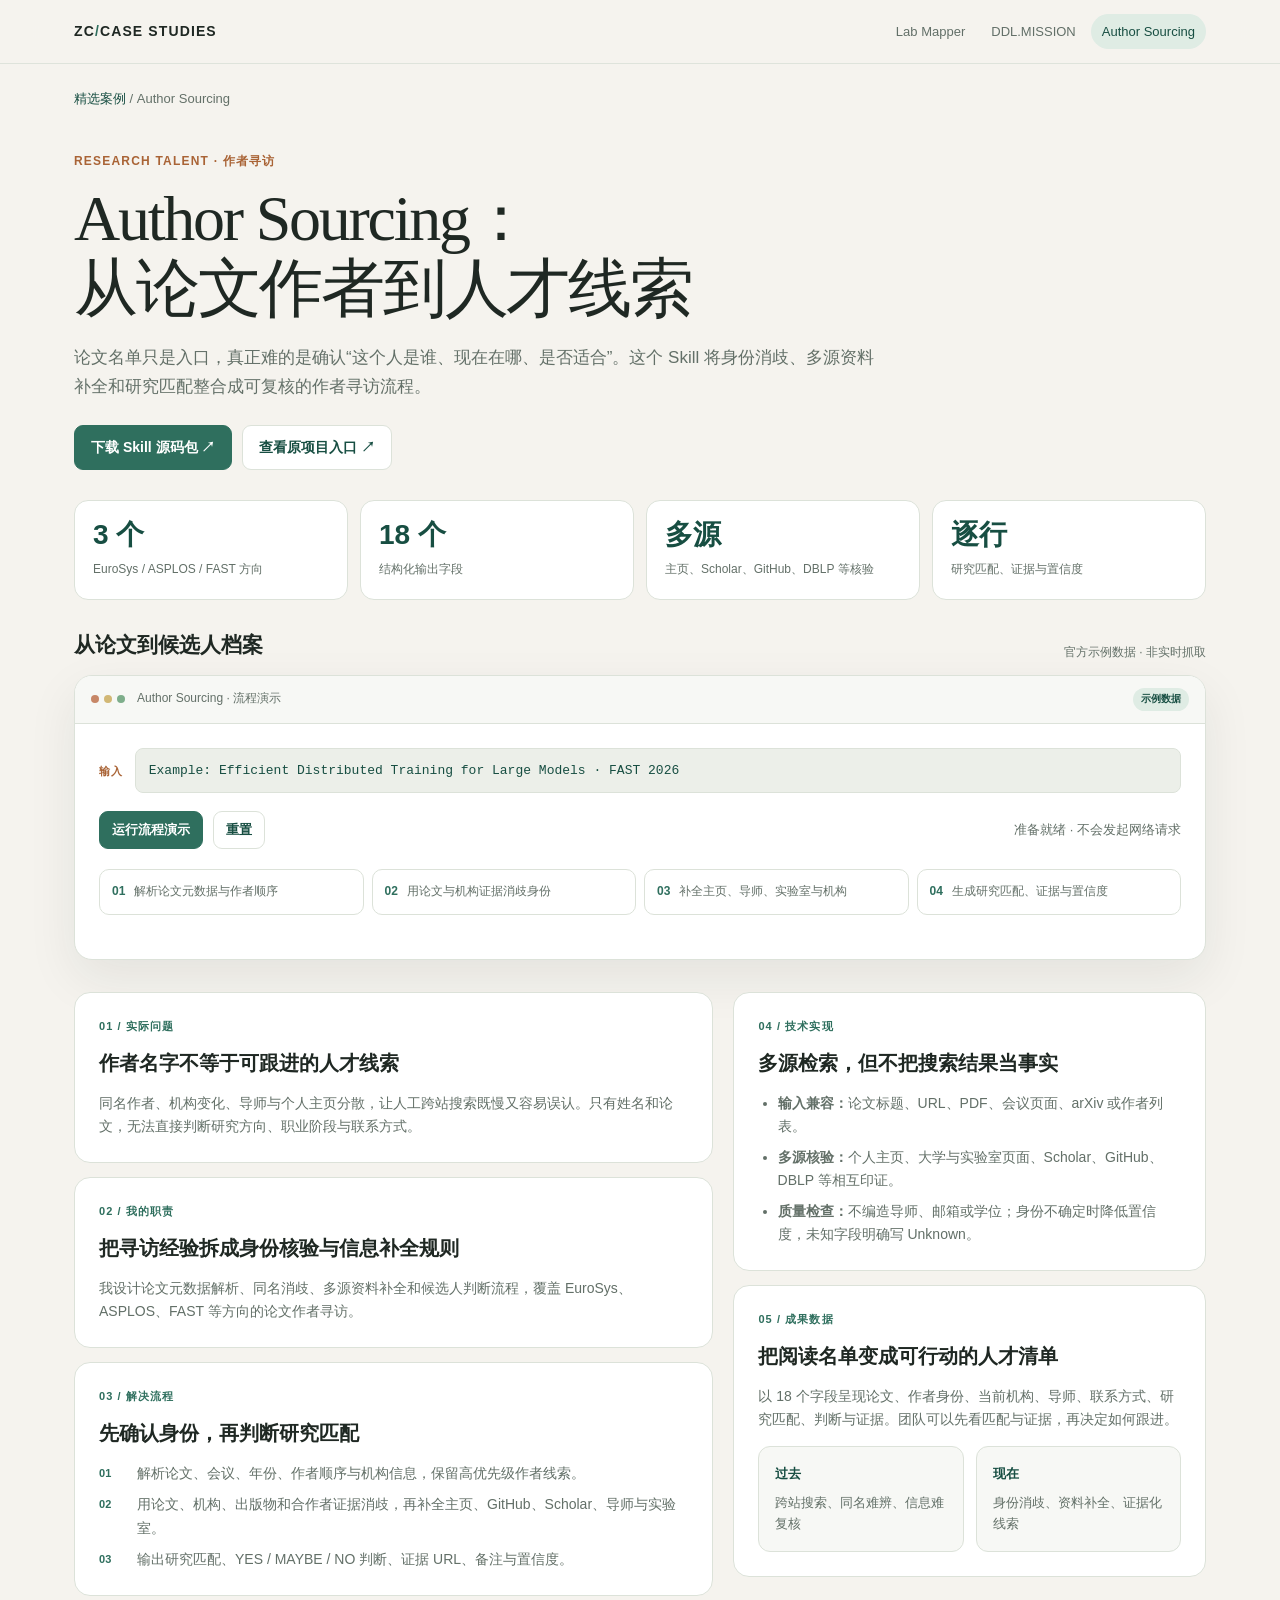
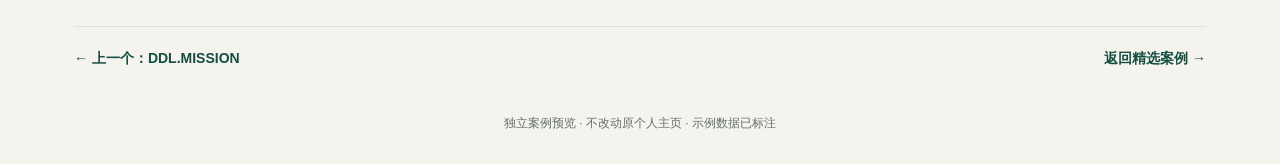
==== author-sourcing.html @ 99058cd1 "Add interactive project case studies" ====
<!doctype html>
<html lang="zh-CN">
  <head>
    <meta charset="utf-8" />
    <meta name="viewport" content="width=device-width, initial-scale=1" />
    <meta name="description" content="Author Sourcing 项目案例：从论文作者到经身份核验、证据补全的人才线索。" />
    <title>Author Sourcing · 项目案例</title>
    <link rel="stylesheet" href="styles.css" />
  </head>
  <body>
    <a class="skip-link" href="#main">跳到正文</a>
    <header class="site-header">
      <div class="header-inner">
        <a class="brand" href="index.html">ZC<span>/</span>CASE STUDIES</a>
        <nav class="site-nav" aria-label="案例导航">
          <a href="lab-mapper.html">Lab Mapper</a>
          <a href="ddl-mission.html">DDL.MISSION</a>
          <a href="author-sourcing.html" aria-current="page">Author Sourcing</a>
        </nav>
      </div>
    </header>

    <main id="main" class="section-shell">
      <div class="breadcrumb"><a href="index.html">精选案例</a> / Author Sourcing</div>
      <section class="case-hero">
        <p class="case-kicker">Research Talent · 作者寻访</p>
        <h1>Author Sourcing：<br />从论文作者到人才线索</h1>
        <p class="case-summary">论文名单只是入口，真正难的是确认“这个人是谁、现在在哪、是否适合”。这个 Skill 将身份消歧、多源资料补全和研究匹配整合成可复核的作者寻访流程。</p>
        <div class="case-actions">
          <a class="button button-primary" href="https://zc-ruc.github.io/-/assets/skills/author-sourcing-skill.zip" target="_blank" rel="noreferrer">下载 Skill 源码包 ↗</a>
          <a class="button" href="https://zc-ruc.github.io/-/#projects" target="_blank" rel="noreferrer">查看原项目入口 ↗</a>
        </div>
      </section>

      <section class="metric-strip" aria-label="项目成果概览">
        <div class="metric"><strong>3 个</strong><span>EuroSys / ASPLOS / FAST 方向</span></div>
        <div class="metric"><strong>18 个</strong><span>结构化输出字段</span></div>
        <div class="metric"><strong>多源</strong><span>主页、Scholar、GitHub、DBLP 等核验</span></div>
        <div class="metric"><strong>逐行</strong><span>研究匹配、证据与置信度</span></div>
      </section>

      <section class="showcase" aria-labelledby="demo-title">
        <div class="showcase-heading">
          <h2 id="demo-title">从论文到候选人档案</h2>
          <p>官方示例数据 · 非实时抓取</p>
        </div>
        <div class="browser" data-demo="author">
          <div class="browser-bar">
            <span class="window-dots" aria-hidden="true"><i></i><i></i><i></i></span>
            <span class="browser-title">Author Sourcing · 流程演示</span>
            <span class="demo-badge">示例数据</span>
          </div>
          <div class="demo-body">
            <div class="demo-input">
              <span class="demo-input-label">输入</span>
              <code>Example: Efficient Distributed Training for Large Models · FAST 2026</code>
            </div>
            <div class="demo-controls">
              <button class="button button-primary button-small" type="button" data-demo-run>运行流程演示</button>
              <button class="button button-small" type="button" data-demo-reset>重置</button>
              <span class="demo-status" data-demo-status aria-live="polite"></span>
            </div>
            <ol class="demo-steps">
              <li data-demo-step data-status="正在解析论文标题、会议、年份与作者顺序">解析论文元数据与作者顺序</li>
              <li data-demo-step data-status="正在用论文与机构证据消歧作者身份">用论文与机构证据消歧身份</li>
              <li data-demo-step data-status="正在补全主页、导师、实验室和当前机构">补全主页、导师、实验室与机构</li>
              <li data-demo-step data-status="正在生成研究匹配、证据 URL 与置信度">生成研究匹配、证据与置信度</li>
            </ol>
            <div class="demo-output" data-demo-output hidden>
              <div class="output-heading">
                <h3>候选人线索输出</h3>
                <span class="badge">1 条官方示例</span>
              </div>
              <div class="table-scroll">
                <table class="output-table">
                  <thead><tr><th>作者</th><th>位置</th><th>当前身份</th><th>导师 / 实验室</th><th>研究匹配</th><th>判断</th><th>置信度</th></tr></thead>
                  <tbody><tr><td>Alex Chen</td><td>第 1 作者</td><td>Example University · PhD student</td><td>Prof. Jane Doe · Example Systems Lab</td><td>ML systems; distributed training</td><td><span class="badge">YES</span></td><td><span class="badge">high</span></td></tr></tbody>
                </table>
              </div>
              <p class="output-note">证据：example.edu/alex。此示例与 Skill 包中的 example-output.csv 一致，并非真实作者或候选人。</p>
            </div>
          </div>
        </div>
      </section>

      <div class="story-grid">
        <div class="story-stack">
          <article class="story-block">
            <span class="story-index">01 / 实际问题</span>
            <h2>作者名字不等于可跟进的人才线索</h2>
            <p>同名作者、机构变化、导师与个人主页分散，让人工跨站搜索既慢又容易误认。只有姓名和论文，无法直接判断研究方向、职业阶段与联系方式。</p>
          </article>
          <article class="story-block">
            <span class="story-index">02 / 我的职责</span>
            <h2>把寻访经验拆成身份核验与信息补全规则</h2>
            <p>我设计论文元数据解析、同名消歧、多源资料补全和候选人判断流程，覆盖 EuroSys、ASPLOS、FAST 等方向的论文作者寻访。</p>
          </article>
          <article class="story-block">
            <span class="story-index">03 / 解决流程</span>
            <h2>先确认身份，再判断研究匹配</h2>
            <ul class="flow-list">
              <li>解析论文、会议、年份、作者顺序与机构信息，保留高优先级作者线索。</li>
              <li>用论文、机构、出版物和合作者证据消歧，再补全主页、GitHub、Scholar、导师与实验室。</li>
              <li>输出研究匹配、YES / MAYBE / NO 判断、证据 URL、备注与置信度。</li>
            </ul>
          </article>
        </div>
        <aside>
          <div class="fact-panel">
            <span class="story-index">04 / 技术实现</span>
            <h2>多源检索，但不把搜索结果当事实</h2>
            <ul>
              <li><strong>输入兼容：</strong>论文标题、URL、PDF、会议页面、arXiv 或作者列表。</li>
              <li><strong>多源核验：</strong>个人主页、大学与实验室页面、Scholar、GitHub、DBLP 等相互印证。</li>
              <li><strong>质量检查：</strong>不编造导师、邮箱或学位；身份不确定时降低置信度，未知字段明确写 Unknown。</li>
            </ul>
          </div>
          <div class="fact-panel">
            <span class="story-index">05 / 成果数据</span>
            <h2>把阅读名单变成可行动的人才清单</h2>
            <p>以 18 个字段呈现论文、作者身份、当前机构、导师、联系方式、研究匹配、判断与证据。团队可以先看匹配与证据，再决定如何跟进。</p>
            <div class="before-after">
              <div class="compare-card"><strong>过去</strong><p>跨站搜索、同名难辨、信息难复核</p></div>
              <div class="compare-card"><strong>现在</strong><p>身份消歧、资料补全、证据化线索</p></div>
            </div>
          </div>
        </aside>
      </div>

      <nav class="case-footer-nav" aria-label="案例前后导航">
        <a href="ddl-mission.html">← 上一个：DDL.MISSION</a>
        <a href="index.html">返回精选案例 →</a>
      </nav>
    </main>

    <footer class="site-footer">独立案例预览 · 不改动原个人主页 · 示例数据已标注</footer>
    <script src="script.js" defer></script>
  </body>
</html>
---- styles.css ----
:root {
  --bg: #f5f3ee;
  --surface: #ffffff;
  --soft: #ecefe9;
  --text: #1f2823;
  --muted: #637068;
  --line: #dce2d9;
  --accent: #2f6f5e;
  --accent-strong: #174e42;
  --accent-soft: #dfece4;
  --warm: #a96335;
  --hero: #102a24;
  --hero-soft: #1b4b3d;
  --shadow: 0 18px 50px rgba(31, 40, 35, 0.08);
}

* { box-sizing: border-box; }
html { scroll-behavior: smooth; }
body {
  margin: 0;
  background: var(--bg);
  color: var(--text);
  font-family: ui-sans-serif, -apple-system, BlinkMacSystemFont, "Segoe UI", "PingFang SC", sans-serif;
  line-height: 1.65;
}
a { color: inherit; text-decoration: none; }
button, input { font: inherit; }
button { cursor: pointer; }
img { display: block; max-width: 100%; }
h1, h2, h3, p { margin-top: 0; }
h1, h2, h3 { text-wrap: balance; }
a:focus-visible, button:focus-visible, input:focus-visible {
  outline: 3px solid var(--accent);
  outline-offset: 4px;
}
.skip-link { position: absolute; top: -80px; left: 20px; z-index: 50; padding: 10px 14px; background: var(--text); color: #fff; }
.skip-link:focus { top: 12px; }

.site-header {
  position: sticky;
  top: 0;
  z-index: 20;
  border-bottom: 1px solid rgba(220, 226, 217, 0.9);
  background: rgba(245, 243, 238, 0.94);
  backdrop-filter: blur(16px);
}
.header-inner {
  max-width: 1180px;
  margin: 0 auto;
  padding: 14px 24px;
  display: flex;
  align-items: center;
  gap: 24px;
}
.brand {
  flex-shrink: 0;
  font-size: 14px;
  font-weight: 800;
  letter-spacing: 0.08em;
}
.brand span { color: var(--accent); }
.site-nav {
  margin-left: auto;
  display: flex;
  gap: 4px;
  overflow-x: auto;
  scrollbar-width: thin;
}
.site-nav a {
  flex-shrink: 0;
  padding: 7px 11px;
  border-radius: 999px;
  color: var(--muted);
  font-size: 13px;
  white-space: nowrap;
}
.site-nav a:hover, .site-nav a[aria-current="page"] { background: var(--accent-soft); color: var(--accent-strong); }

.hero {
  position: relative;
  max-width: 1180px;
  margin: 28px auto 0;
  padding: clamp(36px, 6vw, 68px);
  display: grid;
  grid-template-columns: minmax(0, 1.4fr) minmax(260px, 0.6fr);
  gap: 48px;
  overflow: hidden;
  border-radius: 24px;
  background: linear-gradient(135deg, var(--hero), var(--hero-soft));
  color: #f4f1e8;
  box-shadow: var(--shadow);
}
.hero::after {
  content: "";
  position: absolute;
  width: 360px;
  height: 360px;
  right: -140px;
  bottom: -190px;
  border: 1px solid rgba(255, 255, 255, 0.14);
  border-radius: 50%;
  box-shadow: 0 0 0 50px rgba(255,255,255,0.025), 0 0 0 100px rgba(255,255,255,0.02);
  pointer-events: none;
}
.hero-copy, .hero-note { position: relative; z-index: 1; }
.eyebrow {
  margin-bottom: 18px;
  color: var(--accent);
  font-size: 12px;
  font-weight: 800;
  letter-spacing: 0.13em;
  text-transform: uppercase;
}
.hero .eyebrow { color: #a9d6c1; }
.hero h1 {
  max-width: 740px;
  margin-bottom: 24px;
  font-family: Georgia, "Songti SC", serif;
  font-size: clamp(42px, 6vw, 72px);
  font-weight: 500;
  line-height: 1.08;
  letter-spacing: -0.04em;
}
.hero-lead { max-width: 650px; margin-bottom: 0; color: #d6e2da; font-size: 17px; }
.hero-note {
  align-self: end;
  padding: 24px;
  border: 1px solid rgba(255, 255, 255, 0.16);
  border-radius: 18px;
  background: rgba(255, 255, 255, 0.06);
}
.hero-note span { display: block; margin-bottom: 10px; color: #b9d8c8; font-size: 12px; font-weight: 700; }
.hero-note strong { display: block; margin-bottom: 12px; font-size: 20px; line-height: 1.35; }
.hero-note p { margin-bottom: 0; color: #d6e2da; font-size: 14px; }
.notice {
  display: inline-flex;
  align-items: center;
  gap: 8px;
  margin-bottom: 24px;
  padding: 7px 11px;
  border: 1px solid rgba(255,255,255,0.18);
  border-radius: 999px;
  color: #dce9df;
  font-size: 12px;
}
.notice::before { content: ""; width: 7px; height: 7px; border-radius: 50%; background: #8ed0af; }

.section-shell { max-width: 1180px; margin: 0 auto; padding: 0 24px; }
.section-heading { margin: 54px 0 22px; display: flex; align-items: end; justify-content: space-between; gap: 20px; }
.section-heading h2 { margin-bottom: 0; font-size: 26px; }
.section-heading p { margin-bottom: 0; color: var(--muted); font-size: 14px; }
.case-cards { display: grid; grid-template-columns: repeat(3, minmax(0, 1fr)); gap: 18px; }
.case-card {
  overflow: hidden;
  border: 1px solid var(--line);
  border-radius: 18px;
  background: var(--surface);
  box-shadow: 0 8px 26px rgba(31,40,35,0.035);
  transition: transform 180ms ease, box-shadow 180ms ease, border-color 180ms ease;
}
.case-card:hover { transform: translateY(-4px); border-color: var(--accent); box-shadow: var(--shadow); }
.card-visual { aspect-ratio: 16 / 10; overflow: hidden; background: var(--soft); }
.card-visual > img { width: 100%; height: 100%; object-fit: cover; object-position: center; }
.card-body { padding: 20px; }
.card-kicker { margin-bottom: 10px; color: var(--warm); font-size: 11px; font-weight: 800; letter-spacing: 0.08em; text-transform: uppercase; }
.card-body h3 { margin-bottom: 10px; font-size: 21px; line-height: 1.3; }
.card-body p { color: var(--muted); font-size: 14px; }
.card-metric { display: flex; align-items: baseline; gap: 8px; margin: 18px 0; }
.card-metric strong { color: var(--accent-strong); font-size: 26px; }
.card-metric span { color: var(--muted); font-size: 12px; }
.card-link { color: var(--accent-strong); font-size: 14px; font-weight: 800; }
.mini-window { padding: 16px; background: #f8faf7; }
.mini-row { display: grid; grid-template-columns: 1.1fr 1fr auto; gap: 8px; align-items: center; padding: 9px 0; border-bottom: 1px solid var(--line); font-size: 11px; }
.mini-row:last-child { border-bottom: 0; }
.mini-row span:nth-child(2) { color: var(--muted); }
.mini-label { margin-bottom: 12px; color: var(--muted); font-size: 10px; font-weight: 800; letter-spacing: 0.08em; text-transform: uppercase; }
.mini-profile { padding: 18px; }
.mini-profile-top { display: flex; justify-content: space-between; gap: 12px; margin-bottom: 16px; font-size: 12px; font-weight: 700; }
.mini-field { display: grid; grid-template-columns: 74px 1fr; gap: 8px; padding: 6px 0; font-size: 11px; }
.mini-field span:first-child { color: var(--muted); }
.badge { display: inline-flex; align-items: center; justify-content: center; padding: 3px 8px; border-radius: 999px; background: var(--accent-soft); color: var(--accent-strong); font-size: 10px; font-weight: 800; white-space: nowrap; }
.badge-warm { background: #f2e5d7; color: var(--warm); }

.breadcrumb { padding-top: 24px; color: var(--muted); font-size: 13px; }
.breadcrumb a { color: var(--accent-strong); }
.case-hero { padding: 42px 0 30px; }
.case-kicker { margin-bottom: 12px; color: var(--warm); font-size: 12px; font-weight: 800; letter-spacing: 0.1em; text-transform: uppercase; }
.case-hero h1 { max-width: 930px; margin-bottom: 20px; font-family: Georgia, "Songti SC", serif; font-size: clamp(38px, 5.5vw, 64px); font-weight: 500; line-height: 1.1; letter-spacing: -0.035em; }
.case-summary { max-width: 800px; margin-bottom: 0; color: var(--muted); font-size: 17px; }
.case-actions { display: flex; flex-wrap: wrap; gap: 10px; margin-top: 24px; }
.button {
  display: inline-flex;
  align-items: center;
  justify-content: center;
  gap: 8px;
  min-height: 42px;
  padding: 10px 16px;
  border: 1px solid var(--line);
  border-radius: 9px;
  background: var(--surface);
  color: var(--accent-strong);
  font-size: 14px;
  font-weight: 750;
}
.button:hover { border-color: var(--accent); background: var(--accent-soft); }
.button-primary { border-color: var(--accent); background: var(--accent); color: #fff; }
.button-primary:hover { background: var(--accent-strong); color: #fff; }
.button-small { min-height: 36px; padding: 7px 12px; font-size: 13px; }
.button:disabled { cursor: wait; opacity: 0.65; }

.metric-strip { display: grid; grid-template-columns: repeat(4, minmax(0, 1fr)); gap: 12px; }
.metric { padding: 18px; border: 1px solid var(--line); border-radius: 14px; background: var(--surface); }
.metric strong { display: block; margin-bottom: 4px; color: var(--accent-strong); font-size: 28px; line-height: 1.15; }
.metric span { color: var(--muted); font-size: 12px; }

.showcase { margin-top: 28px; }
.showcase-heading { display: flex; align-items: end; justify-content: space-between; gap: 16px; margin-bottom: 12px; }
.showcase-heading h2 { margin-bottom: 0; font-size: 21px; }
.showcase-heading p { margin-bottom: 0; color: var(--muted); font-size: 12px; text-align: right; }
.browser { overflow: hidden; border: 1px solid var(--line); border-radius: 18px; background: var(--surface); box-shadow: var(--shadow); }
.browser-bar { display: flex; align-items: center; gap: 12px; min-height: 48px; padding: 10px 16px; border-bottom: 1px solid var(--line); background: #f7f8f5; }
.window-dots { display: flex; gap: 5px; }
.window-dots i { width: 8px; height: 8px; border-radius: 50%; background: var(--line); }
.window-dots i:first-child { background: #c78767; }
.window-dots i:nth-child(2) { background: #d2b875; }
.window-dots i:last-child { background: #7eae8b; }
.browser-title { color: var(--muted); font-size: 12px; }
.demo-badge { margin-left: auto; padding: 3px 8px; border-radius: 999px; background: var(--accent-soft); color: var(--accent-strong); font-size: 10px; font-weight: 800; white-space: nowrap; }
.browser > img { width: 100%; }
.demo-body { padding: 24px; }
.demo-input { display: flex; align-items: center; gap: 12px; margin-bottom: 18px; }
.demo-input-label { flex-shrink: 0; color: var(--warm); font-size: 11px; font-weight: 800; letter-spacing: 0.08em; text-transform: uppercase; }
.demo-input code { flex: 1; min-width: 0; padding: 11px 13px; overflow-wrap: anywhere; border: 1px solid var(--line); border-radius: 8px; background: var(--soft); color: var(--accent-strong); font-size: 13px; }
.demo-controls { display: flex; align-items: center; flex-wrap: wrap; gap: 10px; margin-bottom: 18px; }
.demo-status { margin-left: auto; color: var(--muted); font-size: 13px; }
.demo-steps { display: grid; grid-template-columns: repeat(4, minmax(0, 1fr)); gap: 8px; margin: 20px 0; padding: 0; list-style: none; counter-reset: step; }
.demo-steps li { position: relative; padding: 12px 12px 12px 34px; border: 1px solid var(--line); border-radius: 10px; color: var(--muted); font-size: 12px; transition: background-color 180ms ease, border-color 180ms ease, color 180ms ease; }
.demo-steps li::before { position: absolute; left: 12px; color: var(--accent); font-weight: 800; counter-increment: step; content: counter(step, decimal-leading-zero); }
.demo-steps li.is-active { border-color: var(--accent); background: var(--accent-soft); color: var(--accent-strong); }
.demo-steps li.is-done { border-color: #b8d4c2; background: #edf5ef; color: var(--accent-strong); }
.demo-steps li.is-done::before { content: "✓"; }
.demo-output { margin-top: 22px; padding-top: 20px; border-top: 1px solid var(--line); }
.demo-output[hidden] { display: none; }
.output-heading { display: flex; align-items: center; justify-content: space-between; gap: 12px; margin-bottom: 14px; }
.output-heading h3 { margin-bottom: 0; font-size: 17px; }
.output-note { margin-top: 12px; margin-bottom: 0; color: var(--muted); font-size: 12px; }
.table-scroll { overflow-x: auto; border: 1px solid var(--line); border-radius: 10px; }
.output-table { width: 100%; min-width: 660px; border-collapse: collapse; font-size: 12px; }
.output-table th, .output-table td { padding: 11px 12px; border-bottom: 1px solid var(--line); text-align: left; vertical-align: top; }
.output-table th { background: #f4f6f2; color: var(--muted); font-weight: 700; }
.output-table tr:last-child td { border-bottom: 0; }
.output-table a { color: var(--accent-strong); text-decoration: underline; text-underline-offset: 2px; }

.story-grid { display: grid; grid-template-columns: minmax(0, 1.15fr) minmax(280px, 0.85fr); gap: 20px; margin-top: 32px; }
.story-stack { display: grid; gap: 14px; }
.story-block, .fact-panel { padding: 24px; border: 1px solid var(--line); border-radius: 16px; background: var(--surface); }
.story-index { display: block; margin-bottom: 12px; color: var(--accent); font-size: 11px; font-weight: 800; letter-spacing: 0.1em; }
.story-block h2, .fact-panel h2 { margin-bottom: 12px; font-size: 20px; }
.story-block p, .fact-panel p, .story-block li, .fact-panel li { color: var(--muted); font-size: 14px; }
.story-block p:last-child, .fact-panel p:last-child, .story-block ul:last-child, .fact-panel ul:last-child { margin-bottom: 0; }
.fact-panel + .fact-panel { margin-top: 14px; }
.fact-panel ul, .story-block ul { margin: 0; padding-left: 1.2rem; }
.fact-panel li + li, .story-block li + li { margin-top: 8px; }
.flow-list { list-style: none; padding: 0 !important; counter-reset: flow; }
.flow-list li { position: relative; padding-left: 38px; }
.flow-list li::before { position: absolute; left: 0; top: 2px; color: var(--accent); font-size: 11px; font-weight: 800; counter-increment: flow; content: "0" counter(flow); }
.before-after { display: grid; grid-template-columns: 1fr 1fr; gap: 12px; }
.compare-card { padding: 16px; border: 1px solid var(--line); border-radius: 12px; background: #f7f8f5; }
.compare-card strong { display: block; margin-bottom: 8px; color: var(--accent-strong); font-size: 13px; }
.compare-card p { margin-bottom: 0; font-size: 13px; }
.case-footer-nav { display: flex; align-items: center; justify-content: space-between; gap: 14px; margin-top: 30px; padding-top: 20px; border-top: 1px solid var(--line); }
.case-footer-nav a { color: var(--accent-strong); font-size: 14px; font-weight: 750; }
.site-footer { max-width: 1180px; margin: 0 auto; padding: 44px 24px 30px; color: var(--muted); font-size: 12px; text-align: center; }
.site-footer strong { color: var(--text); }

@media (max-width: 980px) {
  .hero { grid-template-columns: 1fr; gap: 30px; margin-inline: 16px; }
  .hero-note { max-width: 560px; }
  .case-cards { grid-template-columns: 1fr; }
  .case-card { display: grid; grid-template-columns: minmax(240px, 0.75fr) minmax(0, 1fr); }
  .card-visual { aspect-ratio: auto; min-height: 100%; }
  .story-grid { grid-template-columns: 1fr; }
}
@media (max-width: 680px) {
  .header-inner { padding: 12px 16px; gap: 12px; }
  .brand { font-size: 12px; }
  .site-nav a { padding: 7px 9px; font-size: 12px; }
  .section-shell { padding-inline: 16px; }
  .hero { margin-top: 16px; padding: 32px 24px; border-radius: 18px; }
  .hero h1 { font-size: 42px; }
  .hero-note { padding: 18px; }
  .section-heading { align-items: start; flex-direction: column; gap: 4px; margin-top: 38px; }
  .case-card { display: block; }
  .card-visual { aspect-ratio: 16 / 10; }
  .case-hero { padding-top: 30px; }
  .case-summary { font-size: 15px; }
  .metric-strip { grid-template-columns: repeat(2, minmax(0, 1fr)); }
  .metric { padding: 14px; }
  .metric strong { font-size: 24px; }
  .showcase-heading { align-items: start; flex-direction: column; gap: 4px; }
  .showcase-heading p { text-align: left; }
  .browser-bar { gap: 8px; padding-inline: 12px; }
  .browser-title { max-width: 55%; overflow: hidden; text-overflow: ellipsis; white-space: nowrap; }
  .demo-body { padding: 16px; }
  .demo-input { align-items: flex-start; flex-direction: column; gap: 8px; }
  .demo-input code { width: 100%; }
  .demo-status { width: 100%; margin-left: 0; }
  .demo-steps { grid-template-columns: 1fr; }
  .story-block, .fact-panel { padding: 20px; }
  .before-after { grid-template-columns: 1fr; }
  .case-footer-nav { align-items: flex-start; flex-direction: column; }
}
@media (prefers-reduced-motion: reduce) {
  html { scroll-behavior: auto; }
  *, *::before, *::after { animation: none !important; transition: none !important; }
}
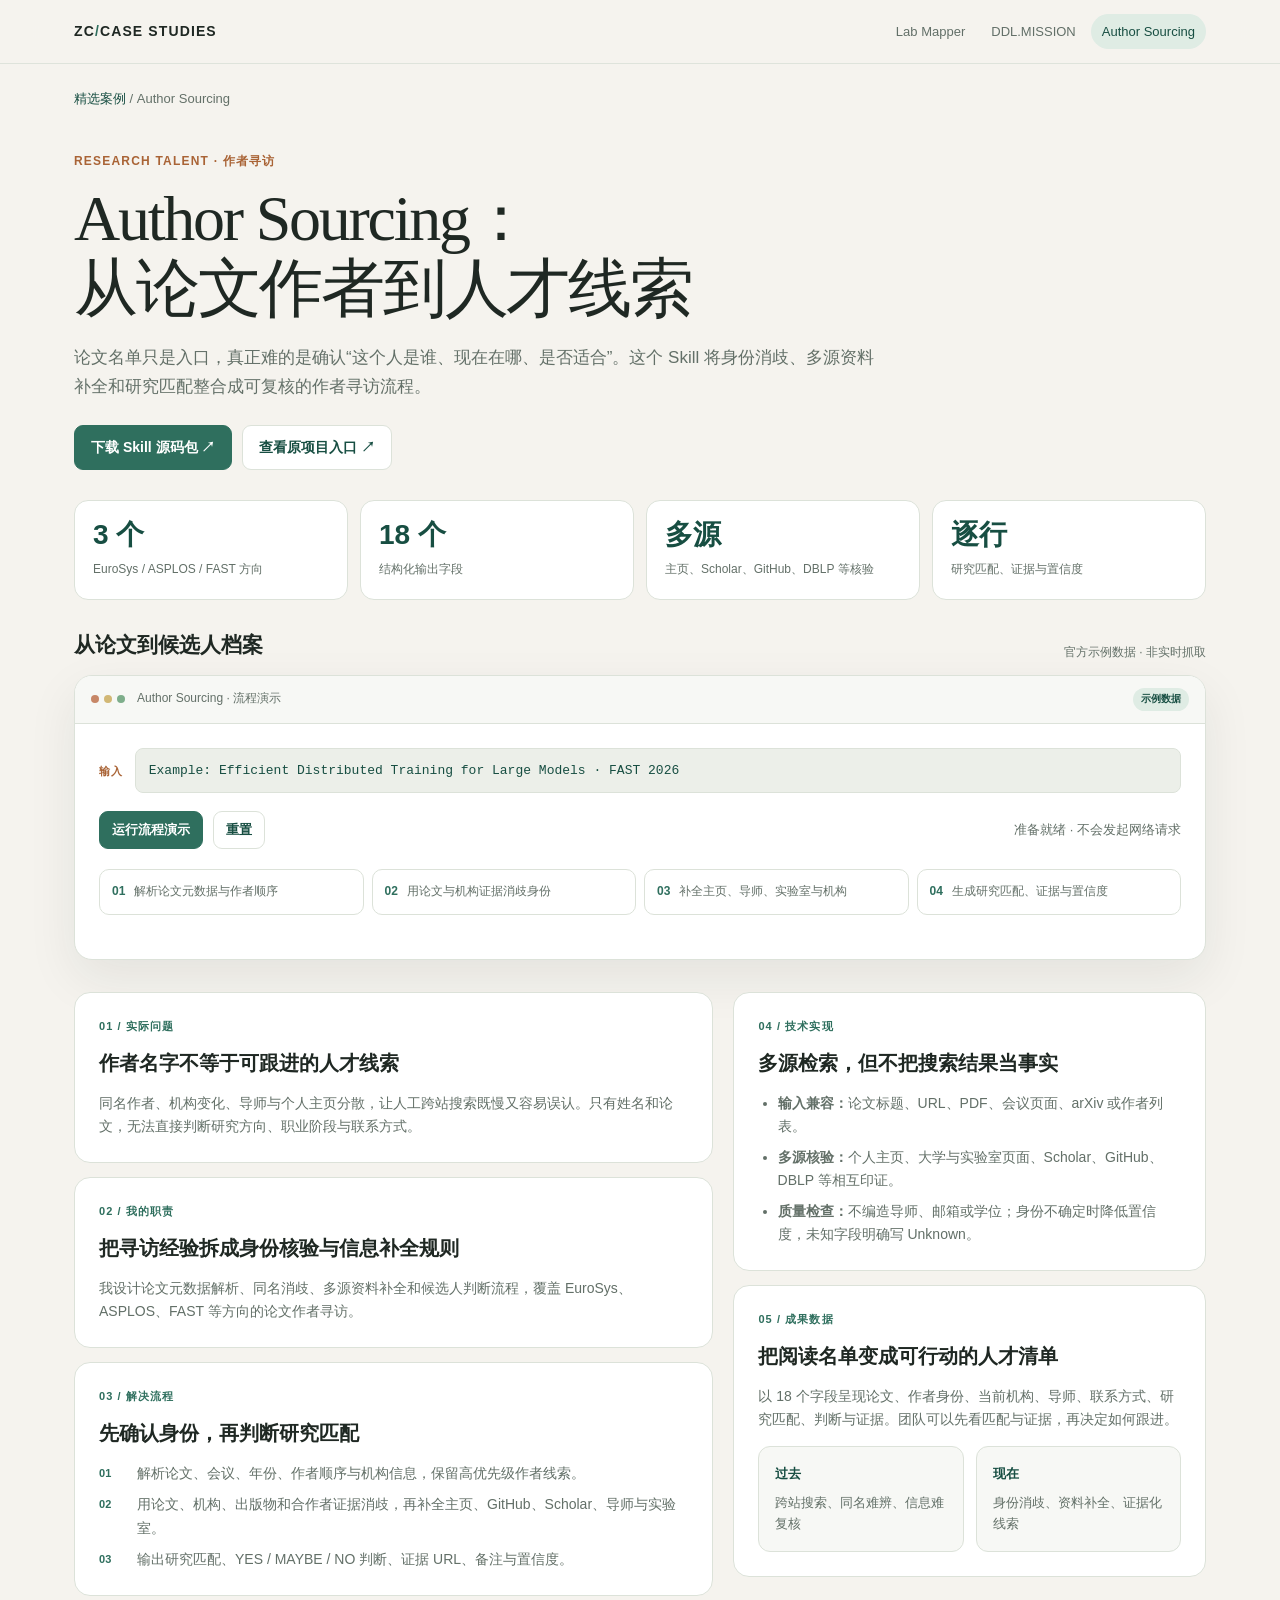
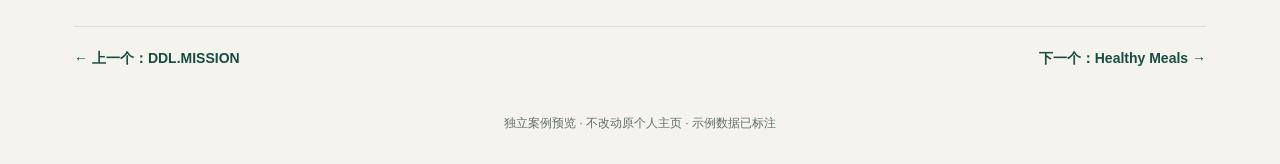
==== commit 1ef9379d: "Add healthy meals and daily paper case studies" ====
--- a/author-sourcing.html
+++ b/author-sourcing.html
@@ -129,7 +129,7 @@
 
       <nav class="case-footer-nav" aria-label="案例前后导航">
         <a href="ddl-mission.html">← 上一个：DDL.MISSION</a>
-        <a href="index.html">返回精选案例 →</a>
+        <a href="healthy-meals.html">下一个：Healthy Meals →</a>
       </nav>
     </main>
 
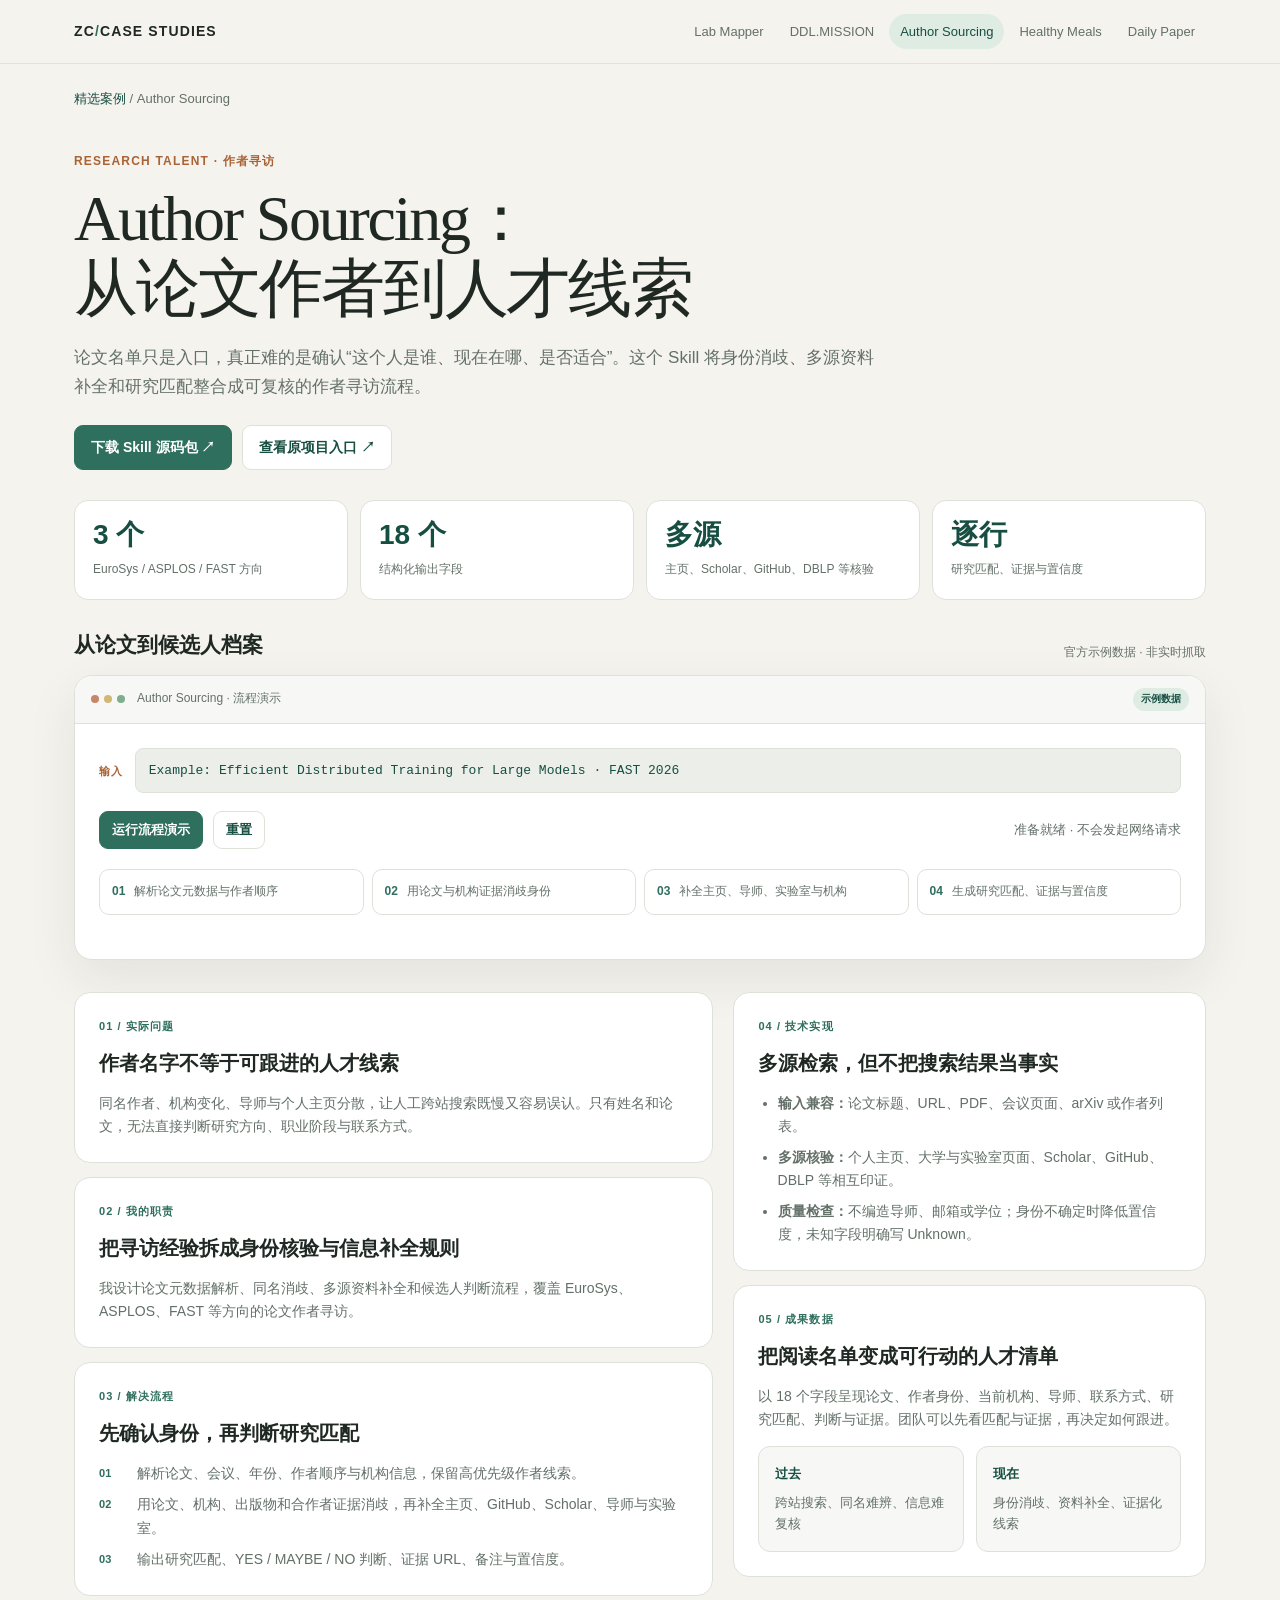
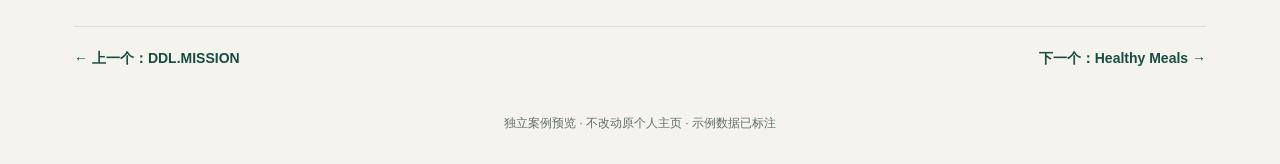
==== commit fd3f2516: "Fix navigation across case pages" ====
--- a/author-sourcing.html
+++ b/author-sourcing.html
@@ -16,6 +16,8 @@
           <a href="lab-mapper.html">Lab Mapper</a>
           <a href="ddl-mission.html">DDL.MISSION</a>
           <a href="author-sourcing.html" aria-current="page">Author Sourcing</a>
+          <a href="healthy-meals.html">Healthy Meals</a>
+          <a href="daily-paper-briefing.html">Daily Paper</a>
         </nav>
       </div>
     </header>
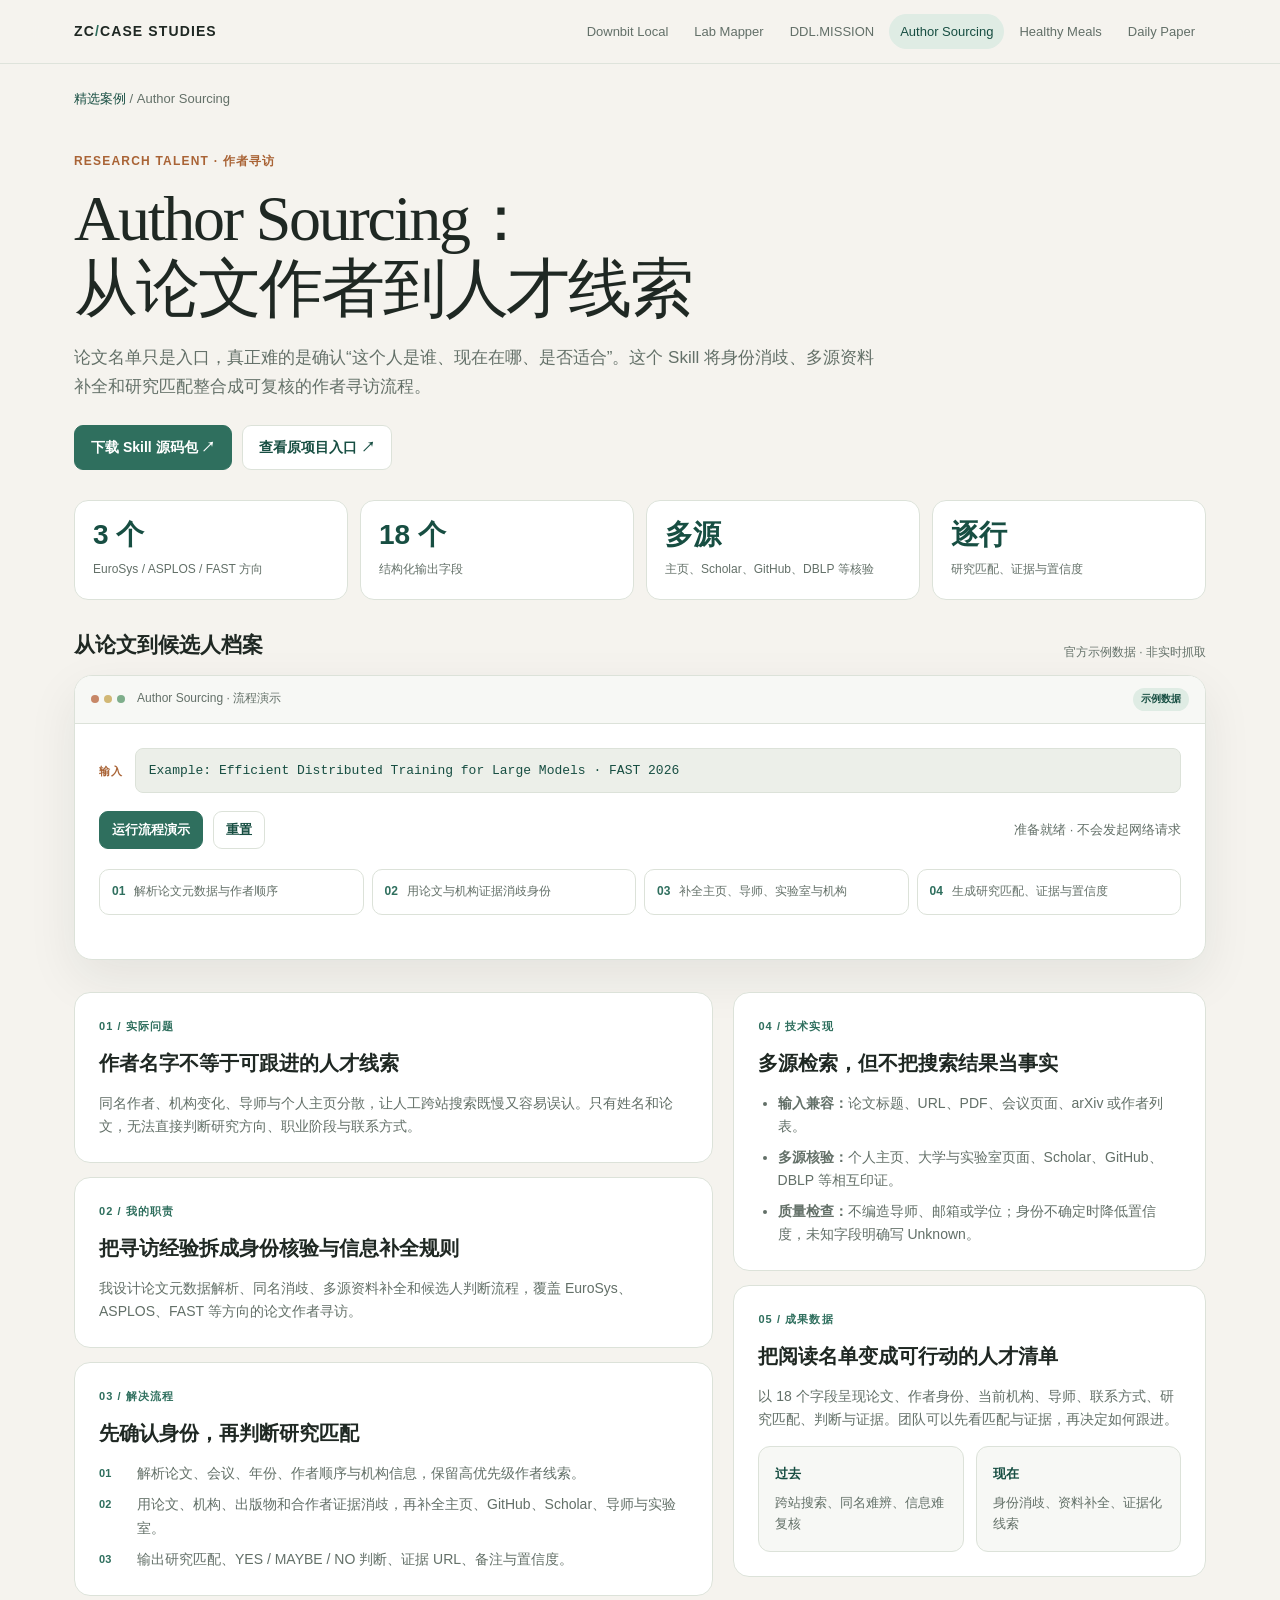
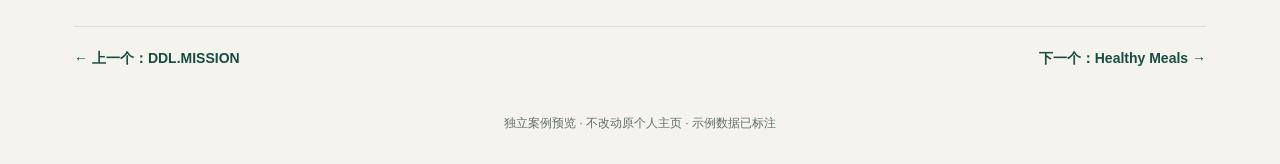
==== commit 8da3335f: "Add Downbit Local case study" ====
--- a/author-sourcing.html
+++ b/author-sourcing.html
@@ -13,6 +13,7 @@
       <div class="header-inner">
         <a class="brand" href="index.html">ZC<span>/</span>CASE STUDIES</a>
         <nav class="site-nav" aria-label="案例导航">
+          <a href="downbit.html">Downbit Local</a>
           <a href="lab-mapper.html">Lab Mapper</a>
           <a href="ddl-mission.html">DDL.MISSION</a>
           <a href="author-sourcing.html" aria-current="page">Author Sourcing</a>
--- a/styles.css
+++ b/styles.css
@@ -73,8 +73,25 @@
   color: var(--muted);
   font-size: 13px;
   white-space: nowrap;
+  transition: background-color 160ms ease, color 160ms ease;
 }
 .site-nav a:hover, .site-nav a[aria-current="page"] { background: var(--accent-soft); color: var(--accent-strong); }
+
+main,
+.site-footer {
+  animation: page-enter 240ms ease-out both;
+  transition: opacity 160ms ease, transform 160ms ease;
+}
+body.is-leaving main,
+body.is-leaving .site-footer {
+  animation: none;
+  opacity: 0;
+  transform: translateY(-6px);
+}
+@keyframes page-enter {
+  from { opacity: 0; transform: translateY(8px); }
+  to { opacity: 1; transform: none; }
+}
 
 .hero {
   position: relative;
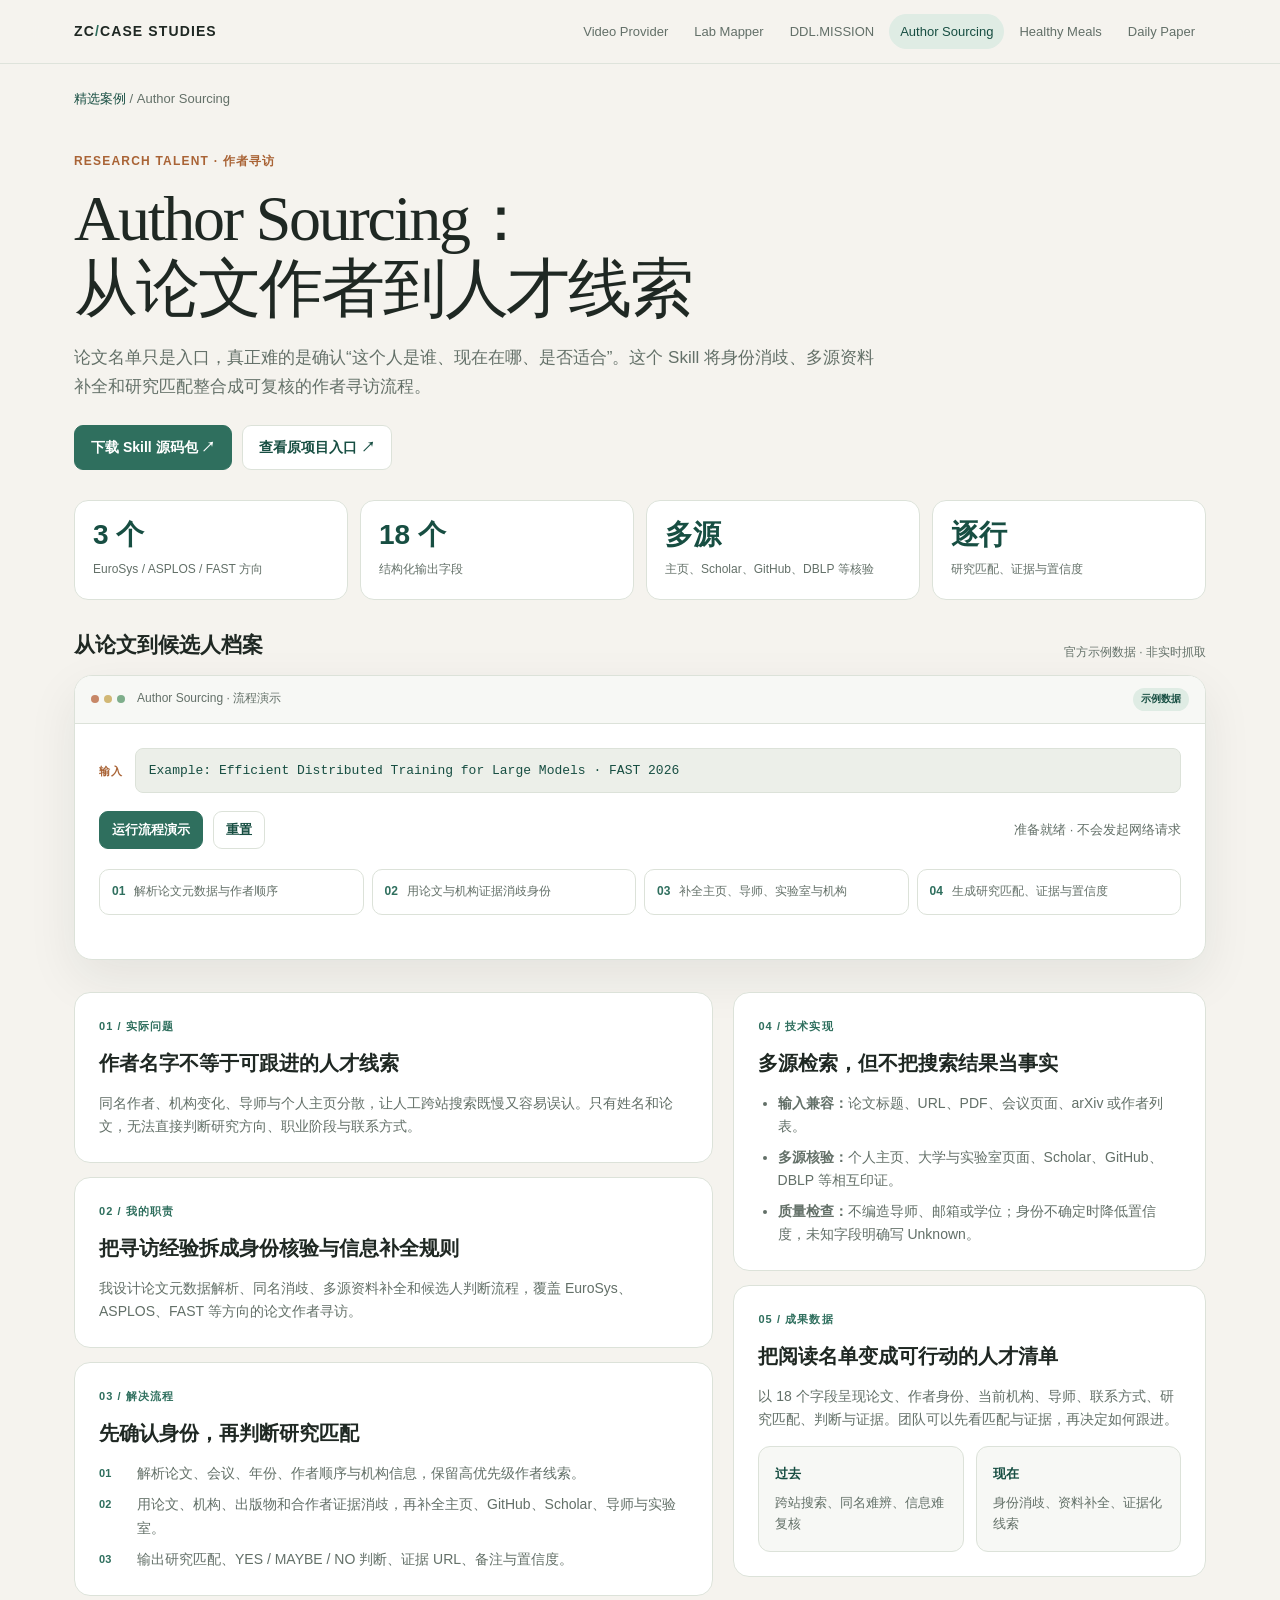
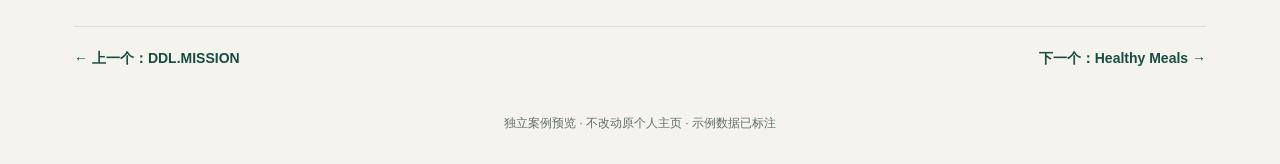
==== commit 2e080a7f: "Rename Video Provider case study" ====
--- a/author-sourcing.html
+++ b/author-sourcing.html
@@ -13,7 +13,7 @@
       <div class="header-inner">
         <a class="brand" href="index.html">ZC<span>/</span>CASE STUDIES</a>
         <nav class="site-nav" aria-label="案例导航">
-          <a href="downbit.html">Downbit Local</a>
+          <a href="downbit.html">Video Provider</a>
           <a href="lab-mapper.html">Lab Mapper</a>
           <a href="ddl-mission.html">DDL.MISSION</a>
           <a href="author-sourcing.html" aria-current="page">Author Sourcing</a>
